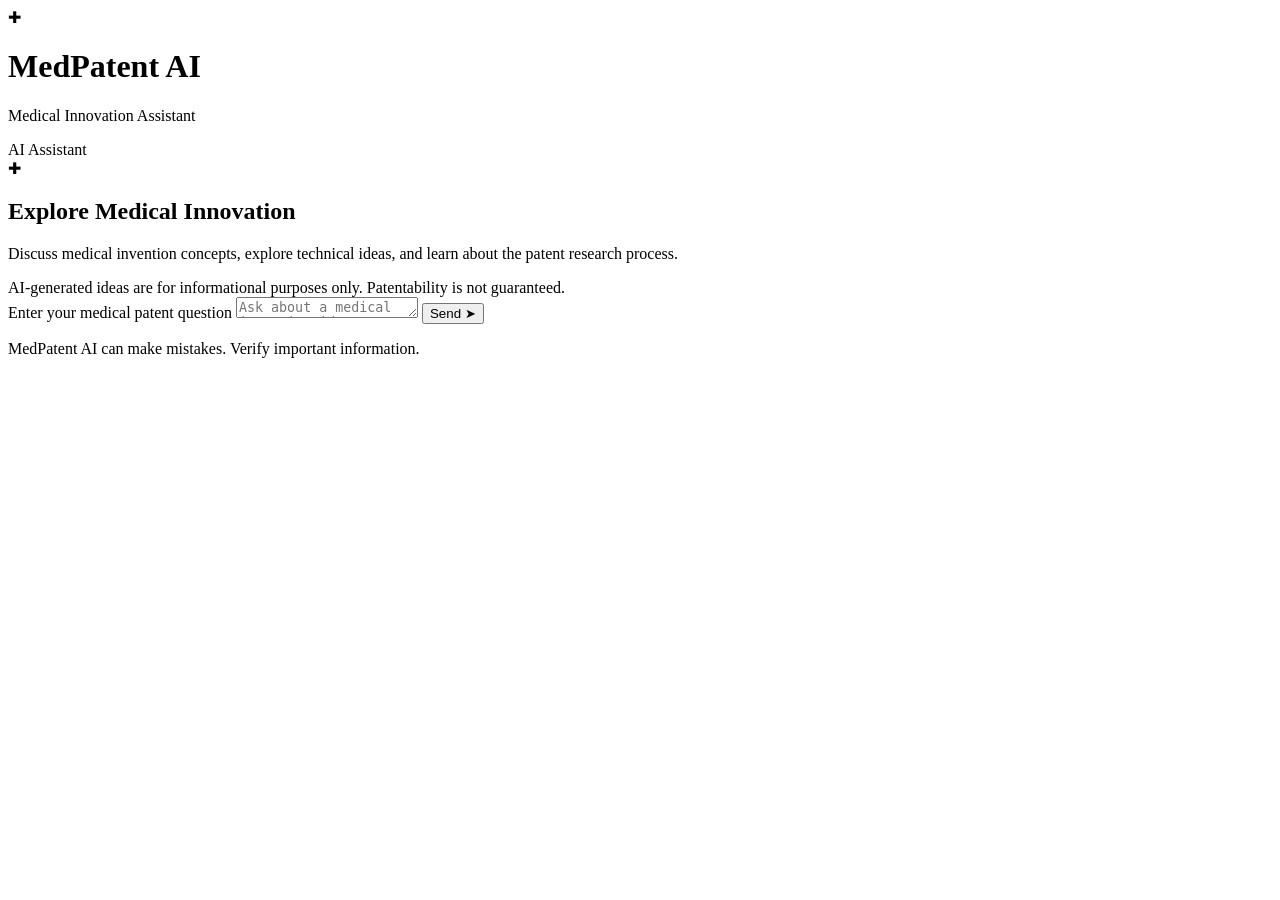
==== templates/index.html @ 720c2c93 "Chatbot" ====
<!DOCTYPE html>
<html lang="en">
<head>
    <meta charset="UTF-8">
    <meta name="viewport" content="width=device-width, initial-scale=1.0">
    <meta name="theme-color" content="#f5f9fc">
    <title>MedPatent AI | Medical Innovation Assistant</title>
    <link rel="stylesheet" href="{{ url_for('static', filename='style.css') }}">
</head>
<body>
    <div class="app-container">

        <header class="header">
            <div class="brand">
                <div class="brand-icon" aria-hidden="true">✚</div>
                <div>
                    <h1>MedPatent AI</h1>
                    <p>Medical Innovation Assistant</p>
                </div>
            </div>
            <div class="status">
                <span class="status-dot"></span>
                AI Assistant
            </div>
        </header>

        <main class="main-content">
            <section class="welcome-section" id="welcome">
                <div class="welcome-icon" aria-hidden="true">✚</div>
                <h2>Explore Medical Innovation</h2>
                <p>
                    Discuss medical invention concepts, explore technical ideas,
                    and learn about the patent research process.
                </p>
            </section>

            <section
                class="chat-area"
                id="chatArea"
                aria-label="Conversation"
                aria-live="polite"
            ></section>

            <div class="disclaimer">
                AI-generated ideas are for informational purposes only.
                Patentability is not guaranteed.
            </div>

            <form class="input-form" id="chatForm">
                <label for="messageInput" class="visually-hidden">
                    Enter your medical patent question
                </label>
                <textarea
                    id="messageInput"
                    name="message"
                    placeholder="Ask about a medical invention idea..."
                    rows="1"
                    maxlength="4000"
                    required
                ></textarea>
                <button type="submit" id="sendButton" aria-label="Send message">
                    <span id="sendLabel">Send</span>
                    <span aria-hidden="true">➤</span>
                </button>
            </form>

            <p class="footer-note">
                MedPatent AI can make mistakes. Verify important information.
            </p>
        </main>
    </div>

    <script>
        const chatForm = document.getElementById("chatForm");
        const messageInput = document.getElementById("messageInput");
        const chatArea = document.getElementById("chatArea");
        const sendButton = document.getElementById("sendButton");
        const sendLabel = document.getElementById("sendLabel");
        const welcome = document.getElementById("welcome");

        function addMessage(text, sender) {
            const message = document.createElement("div");
            message.className = `message ${sender}`;

            const label = document.createElement("div");
            label.className = "message-label";
            label.textContent = sender === "user" ? "You" : "MedPatent AI";

            const content = document.createElement("div");
            content.className = "message-content";
            content.textContent = text;

            message.append(label, content);
            chatArea.appendChild(message);

            chatArea.scrollTop = chatArea.scrollHeight;
            return message;
        }

        chatForm.addEventListener("submit", async (event) => {
            event.preventDefault();

            const message = messageInput.value.trim();
            if (!message || sendButton.disabled) return;

            welcome.hidden = true;
            addMessage(message, "user");

            messageInput.value = "";
            messageInput.style.height = "auto";
            sendButton.disabled = true;
            sendLabel.textContent = "Thinking...";

            const loadingMessage = addMessage(
                "Generating your response...",
                "assistant"
            );

            try {
                const response = await fetch("/chat", {
                    method: "POST",
                    headers: {
                        "Content-Type": "application/json"
                    },
                    body: JSON.stringify({ message })
                });

                const data = await response.json();

                if (!response.ok) {
                    throw new Error(data.error || "Something went wrong.");
                }

                loadingMessage.querySelector(".message-content").textContent =
                    data.answer;
            } catch (error) {
                loadingMessage.querySelector(".message-content").textContent =
                    error.message || "Unable to connect. Please try again.";
            } finally {
                sendButton.disabled = false;
                sendLabel.textContent = "Send";
                messageInput.focus();
                chatArea.scrollTop = chatArea.scrollHeight;
            }
        });

        messageInput.addEventListener("input", () => {
            messageInput.style.height = "auto";
            messageInput.style.height =
                Math.min(messageInput.scrollHeight, 140) + "px";
        });

        messageInput.addEventListener("keydown", (event) => {
            if (event.key === "Enter" && !event.shiftKey) {
                event.preventDefault();
                chatForm.requestSubmit();
            }
        });
    </script>
</body>
</html>
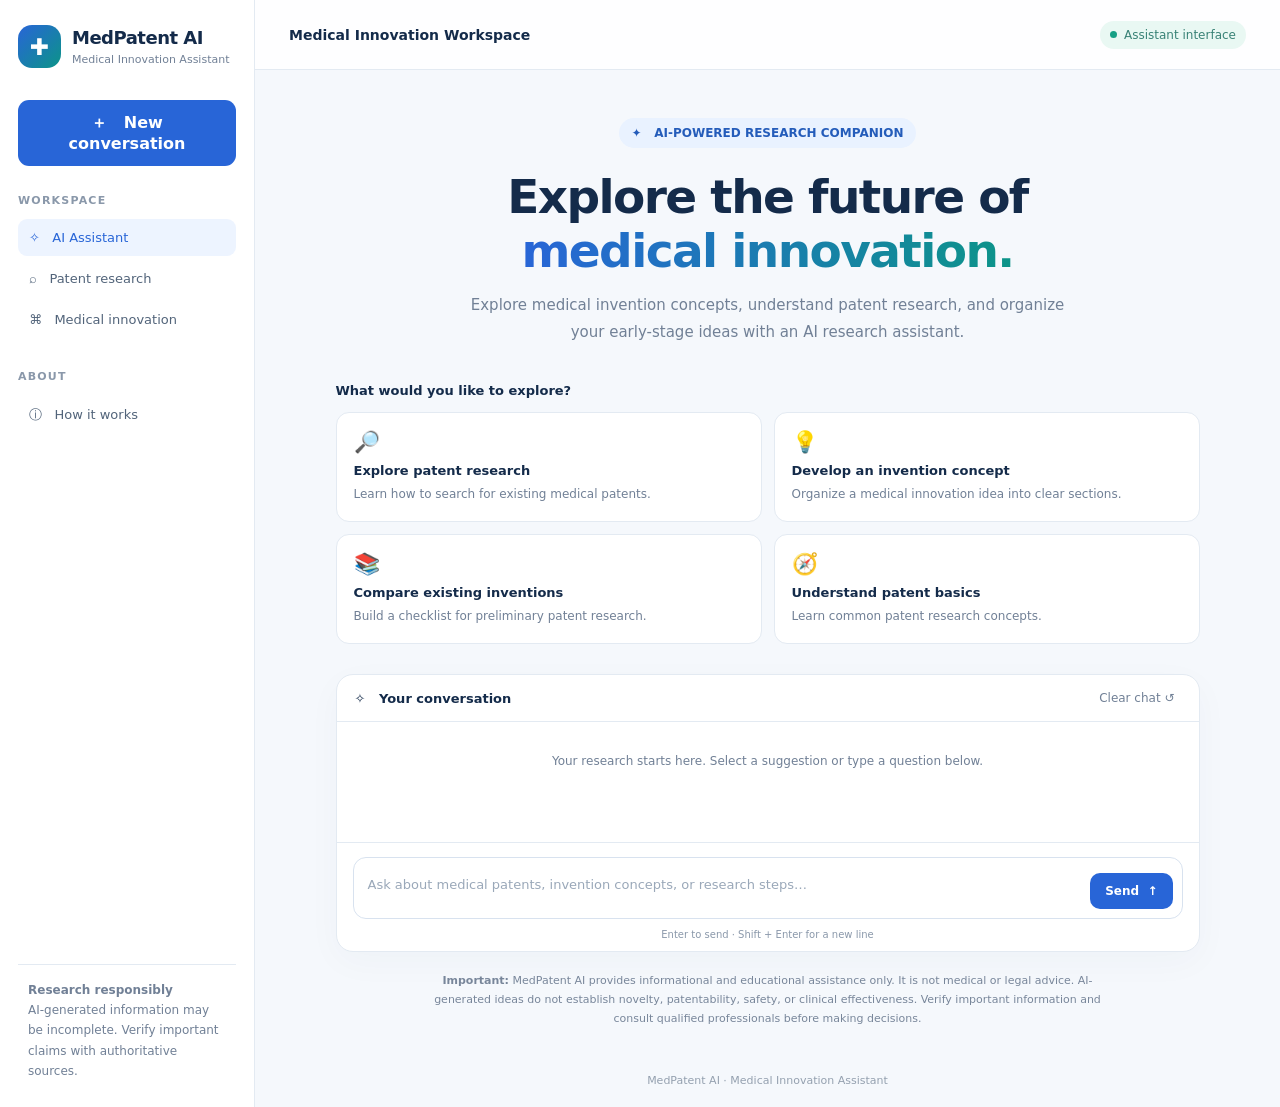
==== commit 05bf589a: "Fix index.html merge conflict and connect UI to live chat API" ====
--- a/templates/index.html
+++ b/templates/index.html
@@ -1,161 +1,554 @@
 <!DOCTYPE html>
 <html lang="en">
 <head>
-    <meta charset="UTF-8">
-    <meta name="viewport" content="width=device-width, initial-scale=1.0">
-    <meta name="theme-color" content="#f5f9fc">
-    <title>MedPatent AI | Medical Innovation Assistant</title>
-    <link rel="stylesheet" href="{{ url_for('static', filename='style.css') }}">
+<meta charset="UTF-8">
+<meta name="viewport" content="width=device-width, initial-scale=1.0">
+<meta name="theme-color" content="#f7fafc">
+<title>MedPatent AI — Medical Innovation Assistant</title>
+<style>
+:root {
+  --navy: #142b4a;
+  --blue: #2865d7;
+  --teal: #0c9488;
+  --bg: #f5f8fc;
+  --muted: #718096;
+  --border: #e3eaf2;
+  --white: #ffffff;
+}
+* { box-sizing: border-box; }
+body {
+  margin: 0;
+  font-family: Inter, ui-sans-serif, system-ui, -apple-system,
+    BlinkMacSystemFont, "Segoe UI", sans-serif;
+  background: var(--bg);
+  color: var(--navy);
+}
+button, textarea { font: inherit; }
+button { cursor: pointer; }
+.app { display: flex; min-height: 100vh; }
+.sidebar {
+  width: 255px;
+  background: #fff;
+  border-right: 1px solid var(--border);
+  padding: 25px 18px;
+  display: flex;
+  flex-direction: column;
+  flex-shrink: 0;
+}
+.brand { display: flex; align-items: center; gap: 11px; }
+.logo {
+  display: grid;
+  place-items: center;
+  width: 43px;
+  height: 43px;
+  color: white;
+  border-radius: 14px;
+  font-size: 23px;
+  background: linear-gradient(135deg, #2865d7, #0c9488);
+}
+.brand h2 { font-size: 18px; margin: 0; letter-spacing: -.5px; }
+.brand small { color: var(--muted); font-size: 11px; }
+.new-chat {
+  margin-top: 32px;
+  border: 0;
+  padding: 13px;
+  border-radius: 11px;
+  color: white;
+  background: var(--blue);
+  font-weight: 650;
+  transition: background 0.2s;
+}
+.new-chat:hover { background: #174fb9; }
+.side-label {
+  margin: 28px 0 12px;
+  font-size: 11px;
+  text-transform: uppercase;
+  letter-spacing: 1.2px;
+  color: #8a98aa;
+  font-weight: 750;
+}
+.side-item {
+  padding: 11px;
+  border-radius: 9px;
+  color: #52647a;
+  font-size: 13px;
+  margin-bottom: 4px;
+}
+.side-item.active { background: #edf4ff; color: var(--blue); }
+.side-bottom {
+  margin-top: auto;
+  padding: 15px 10px 0;
+  border-top: 1px solid var(--border);
+  color: var(--muted);
+  font-size: 12px;
+  line-height: 1.7;
+}
+.main { flex: 1; min-width: 0; }
+.topbar {
+  height: 70px;
+  padding: 0 34px;
+  background: rgba(255,255,255,.9);
+  border-bottom: 1px solid var(--border);
+  display: flex;
+  align-items: center;
+  justify-content: space-between;
+  gap: 12px;
+}
+.top-title { font-size: 14px; font-weight: 700; }
+.status {
+  display: flex;
+  align-items: center;
+  gap: 7px;
+  font-size: 12px;
+  color: #398276;
+  background: #e9f8f3;
+  padding: 7px 10px;
+  border-radius: 20px;
+}
+.dot {
+  height: 7px;
+  width: 7px;
+  border-radius: 50%;
+  background: #16a085;
+}
+.content {
+  width: min(920px, 100%);
+  margin: 0 auto;
+  padding: 48px 28px 25px;
+}
+.hero { text-align: center; }
+.eyebrow {
+  display: inline-flex;
+  gap: 8px;
+  align-items: center;
+  background: #e9f2ff;
+  color: #245cba;
+  border-radius: 30px;
+  padding: 8px 13px;
+  font-size: 12px;
+  font-weight: 700;
+}
+h1 {
+  font-size: clamp(32px, 4vw, 47px);
+  line-height: 1.15;
+  letter-spacing: -1.6px;
+  margin: 22px 0 14px;
+}
+.gradient {
+  background: linear-gradient(90deg, #2865d7, #0c9488);
+  background-clip: text;
+  -webkit-background-clip: text;
+  color: transparent;
+}
+.subtitle {
+  color: var(--muted);
+  max-width: 600px;
+  margin: 0 auto;
+  font-size: 15px;
+  line-height: 1.8;
+}
+.section-title {
+  font-size: 13px;
+  font-weight: 750;
+  margin: 37px 0 14px;
+}
+.prompts {
+  display: grid;
+  grid-template-columns: repeat(2, minmax(0,1fr));
+  gap: 12px;
+}
+.prompt {
+  border: 1px solid var(--border);
+  background: white;
+  border-radius: 13px;
+  padding: 17px;
+  text-align: left;
+  color: var(--navy);
+  transition: .2s;
+}
+.prompt:hover {
+  border-color: #a8c5f7;
+  transform: translateY(-2px);
+  box-shadow: 0 8px 22px #203e6610;
+}
+.prompt-icon { font-size: 21px; }
+.prompt strong { display: block; margin: 9px 0 5px; font-size: 13px; }
+.prompt span:last-child { font-size: 12px; color: var(--muted); line-height: 1.6; }
+.chat {
+  margin-top: 30px;
+  background: white;
+  border: 1px solid var(--border);
+  border-radius: 17px;
+  overflow: hidden;
+  box-shadow: 0 10px 35px #1b355508;
+}
+.chat-head {
+  display: flex;
+  justify-content: space-between;
+  align-items: center;
+  padding: 15px 18px;
+  border-bottom: 1px solid var(--border);
+}
+.chat-head strong { font-size: 13px; }
+.clear {
+  border: 0;
+  background: transparent;
+  color: var(--muted);
+  font-size: 12px;
+}
+.clear:hover { color: var(--navy); }
+.messages {
+  padding: 20px;
+  display: flex;
+  flex-direction: column;
+  gap: 18px;
+  min-height: 120px;
+  max-height: 460px;
+  overflow-y: auto;
+}
+.welcome-note {
+  text-align: center;
+  color: var(--muted);
+  font-size: 12px;
+  padding: 12px;
+}
+.message { display: flex; gap: 10px; align-items: flex-start; }
+.avatar {
+  width: 32px;
+  height: 32px;
+  display: grid;
+  place-items: center;
+  flex-shrink: 0;
+  border-radius: 10px;
+  background: #e8f1ff;
+}
+.message.user { flex-direction: row-reverse; }
+.message.user .avatar { background: #dff5ef; }
+.bubble {
+  max-width: 85%;
+  padding: 12px 15px;
+  border-radius: 4px 13px 13px 13px;
+  background: #f3f6fb;
+  font-size: 13px;
+  line-height: 1.75;
+  overflow-wrap: anywhere;
+  white-space: pre-wrap;
+}
+.message.user .bubble {
+  background: #e9f2ff;
+  border-radius: 13px 4px 13px 13px;
+}
+.bubble p { margin: 0 0 8px; }
+.bubble p:last-child { margin-bottom: 0; }
+.composer { padding: 14px 16px 8px; border-top: 1px solid var(--border); }
+.input-wrap {
+  display: flex;
+  gap: 10px;
+  align-items: flex-end;
+  border: 1px solid #d8e2ef;
+  padding: 9px;
+  border-radius: 13px;
+  background: white;
+}
+.input-wrap:focus-within {
+  border-color: #8ab0f6;
+  box-shadow: 0 0 0 3px #2865d711;
+}
+textarea {
+  flex: 1;
+  resize: none;
+  border: 0;
+  outline: none;
+  min-height: 42px;
+  max-height: 130px;
+  padding: 10px 5px;
+  color: var(--navy);
+  background: transparent;
+  font-size: 13px;
+}
+textarea::placeholder { color: #9aa8b9; }
+.send {
+  border: 0;
+  color: white;
+  background: var(--blue);
+  border-radius: 10px;
+  padding: 11px 15px;
+  font-size: 12px;
+  font-weight: 700;
+  transition: background 0.2s;
+}
+.send:hover { background: #174fb9; }
+.send:disabled { opacity: .6; cursor: wait; }
+.input-help {
+  text-align: center;
+  font-size: 10px;
+  color: #8a98aa;
+  padding: 10px 0 3px;
+}
+.disclaimer {
+  margin: 20px auto 0;
+  max-width: 690px;
+  color: #78869a;
+  font-size: 11px;
+  line-height: 1.7;
+  text-align: center;
+}
+.footer {
+  text-align: center;
+  padding: 20px;
+  font-size: 11px;
+  color: #94a0af;
+}
+.mobile-brand { display: none; }
+@media (max-width: 760px) {
+  .sidebar { display: none; }
+  .topbar { height: 60px; padding: 0 17px; }
+  .content { padding: 34px 15px 18px; }
+  h1 { letter-spacing: -1px; }
+  .subtitle { font-size: 14px; }
+  .prompts { grid-template-columns: 1fr; }
+  .prompt { padding: 14px; }
+  .section-title { margin-top: 28px; }
+  .messages { padding: 15px; }
+  .bubble { max-width: 90%; }
+  .status { font-size: 10px; }
+}
+</style>
 </head>
 <body>
-    <div class="app-container">
-
-        <header class="header">
-            <div class="brand">
-                <div class="brand-icon" aria-hidden="true">✚</div>
-                <div>
-                    <h1>MedPatent AI</h1>
-                    <p>Medical Innovation Assistant</p>
-                </div>
-            </div>
-            <div class="status">
-                <span class="status-dot"></span>
-                AI Assistant
-            </div>
-        </header>
-
-        <main class="main-content">
-            <section class="welcome-section" id="welcome">
-                <div class="welcome-icon" aria-hidden="true">✚</div>
-                <h2>Explore Medical Innovation</h2>
-                <p>
-                    Discuss medical invention concepts, explore technical ideas,
-                    and learn about the patent research process.
-                </p>
-            </section>
-
-            <section
-                class="chat-area"
-                id="chatArea"
-                aria-label="Conversation"
-                aria-live="polite"
-            ></section>
-
-            <div class="disclaimer">
-                AI-generated ideas are for informational purposes only.
-                Patentability is not guaranteed.
-            </div>
-
-            <form class="input-form" id="chatForm">
-                <label for="messageInput" class="visually-hidden">
-                    Enter your medical patent question
-                </label>
-                <textarea
-                    id="messageInput"
-                    name="message"
-                    placeholder="Ask about a medical invention idea..."
-                    rows="1"
-                    maxlength="4000"
-                    required
-                ></textarea>
-                <button type="submit" id="sendButton" aria-label="Send message">
-                    <span id="sendLabel">Send</span>
-                    <span aria-hidden="true">➤</span>
-                </button>
-            </form>
-
-            <p class="footer-note">
-                MedPatent AI can make mistakes. Verify important information.
-            </p>
-        </main>
+<div class="app">
+  <aside class="sidebar">
+    <div class="brand">
+      <div class="logo">✚</div>
+      <div>
+        <h2>MedPatent AI</h2>
+        <small>Medical Innovation Assistant</small>
+      </div>
     </div>
-
-    <script>
-        const chatForm = document.getElementById("chatForm");
-        const messageInput = document.getElementById("messageInput");
-        const chatArea = document.getElementById("chatArea");
-        const sendButton = document.getElementById("sendButton");
-        const sendLabel = document.getElementById("sendLabel");
-        const welcome = document.getElementById("welcome");
-
-        function addMessage(text, sender) {
-            const message = document.createElement("div");
-            message.className = `message ${sender}`;
-
-            const label = document.createElement("div");
-            label.className = "message-label";
-            label.textContent = sender === "user" ? "You" : "MedPatent AI";
-
-            const content = document.createElement("div");
-            content.className = "message-content";
-            content.textContent = text;
-
-            message.append(label, content);
-            chatArea.appendChild(message);
-
-            chatArea.scrollTop = chatArea.scrollHeight;
-            return message;
-        }
-
-        chatForm.addEventListener("submit", async (event) => {
-            event.preventDefault();
-
-            const message = messageInput.value.trim();
-            if (!message || sendButton.disabled) return;
-
-            welcome.hidden = true;
-            addMessage(message, "user");
-
-            messageInput.value = "";
-            messageInput.style.height = "auto";
-            sendButton.disabled = true;
-            sendLabel.textContent = "Thinking...";
-
-            const loadingMessage = addMessage(
-                "Generating your response...",
-                "assistant"
-            );
-
-            try {
-                const response = await fetch("/chat", {
-                    method: "POST",
-                    headers: {
-                        "Content-Type": "application/json"
-                    },
-                    body: JSON.stringify({ message })
-                });
-
-                const data = await response.json();
-
-                if (!response.ok) {
-                    throw new Error(data.error || "Something went wrong.");
-                }
-
-                loadingMessage.querySelector(".message-content").textContent =
-                    data.answer;
-            } catch (error) {
-                loadingMessage.querySelector(".message-content").textContent =
-                    error.message || "Unable to connect. Please try again.";
-            } finally {
-                sendButton.disabled = false;
-                sendLabel.textContent = "Send";
-                messageInput.focus();
-                chatArea.scrollTop = chatArea.scrollHeight;
-            }
-        });
-
-        messageInput.addEventListener("input", () => {
-            messageInput.style.height = "auto";
-            messageInput.style.height =
-                Math.min(messageInput.scrollHeight, 140) + "px";
-        });
-
-        messageInput.addEventListener("keydown", (event) => {
-            if (event.key === "Enter" && !event.shiftKey) {
-                event.preventDefault();
-                chatForm.requestSubmit();
-            }
-        });
-    </script>
+    <button class="new-chat" id="newChat">＋ &nbsp; New conversation</button>
+    <div class="side-label">Workspace</div>
+    <div class="side-item active">✧ &nbsp; AI Assistant</div>
+    <div class="side-item">⌕ &nbsp; Patent research</div>
+    <div class="side-item">⌘ &nbsp; Medical innovation</div>
+    <div class="side-label">About</div>
+    <div class="side-item">ⓘ &nbsp; How it works</div>
+    <div class="side-bottom">
+      <strong>Research responsibly</strong><br>
+      AI-generated information may be incomplete. Verify important claims with authoritative sources.
+    </div>
+  </aside>
+
+  <main class="main">
+    <header class="topbar">
+      <div class="mobile-brand">✚ &nbsp; <strong>MedPatent AI</strong></div>
+      <div class="top-title">Medical Innovation Workspace</div>
+      <div class="status"><span class="dot"></span> Assistant interface</div>
+    </header>
+
+    <div class="content">
+      <section class="hero" id="hero">
+        <div class="eyebrow">✦ &nbsp; AI-POWERED RESEARCH COMPANION</div>
+        <h1>Explore the future of<br><span class="gradient">medical innovation.</span></h1>
+        <p class="subtitle">
+          Explore medical invention concepts, understand patent research,
+          and organize your early-stage ideas with an AI research assistant.
+        </p>
+      </section>
+
+      <div class="section-title" id="promptTitle">What would you like to explore?</div>
+      <section class="prompts" id="prompts">
+        <button class="prompt" data-prompt="Explain the steps involved in researching an existing medical patent.">
+          <span class="prompt-icon">🔎</span>
+          <strong>Explore patent research</strong>
+          <span>Learn how to search for existing medical patents.</span>
+        </button>
+        <button class="prompt" data-prompt="Help me structure a concept for a medical innovation, including its problem, intended users, and potential benefits.">
+          <span class="prompt-icon">💡</span>
+          <strong>Develop an invention concept</strong>
+          <span>Organize a medical innovation idea into clear sections.</span>
+        </button>
+        <button class="prompt" data-prompt="What information should I collect before comparing my medical invention idea with existing patents?">
+          <span class="prompt-icon">📚</span>
+          <strong>Compare existing inventions</strong>
+          <span>Build a checklist for preliminary patent research.</span>
+        </button>
+        <button class="prompt" data-prompt="Explain the difference between patent novelty, inventive step, and patentability in simple language.">
+          <span class="prompt-icon">🧭</span>
+          <strong>Understand patent basics</strong>
+          <span>Learn common patent research concepts.</span>
+        </button>
+      </section>
+
+      <section class="chat" aria-label="AI assistant chat">
+        <div class="chat-head">
+          <strong>✧ &nbsp; Your conversation</strong>
+          <button class="clear" id="clearChat">Clear chat ↺</button>
+        </div>
+        <div class="messages" id="messages" aria-live="polite">
+          <div class="welcome-note" id="welcome">
+            Your research starts here. Select a suggestion or type a question below.
+          </div>
+        </div>
+        <form class="composer" id="chatForm">
+          <div class="input-wrap">
+            <textarea id="question" rows="1" maxlength="3000"
+              placeholder="Ask about medical patents, invention concepts, or research steps…"
+              aria-label="Enter your medical patent question"></textarea>
+            <button class="send" id="send" type="submit">Send&nbsp; ↑</button>
+          </div>
+          <div class="input-help">Enter to send · Shift + Enter for a new line</div>
+        </form>
+      </section>
+
+      <p class="disclaimer">
+        <strong>Important:</strong> MedPatent AI provides informational and educational
+        assistance only. It is not medical or legal advice. AI-generated ideas do not
+        establish novelty, patentability, safety, or clinical effectiveness. Verify
+        important information and consult qualified professionals before making decisions.
+      </p>
+    </div>
+    <footer class="footer">MedPatent AI · Medical Innovation Assistant</footer>
+  </main>
+</div>
+
+<script>
+// =========================================================================
+// BACKEND CONFIGURATION:
+// When deployed on GitHub Pages, replace the URL below with your Render URL:
+// Example: const RENDER_BACKEND_URL = "https://medpatent-ai.onrender.com";
+// =========================================================================
+const RENDER_BACKEND_URL = "https://YOUR-RENDER-APP-NAME.onrender.com";
+
+const isLocal = window.location.hostname === "localhost" || 
+                window.location.hostname === "127.0.0.1";
+const BACKEND_URL = isLocal ? "" : RENDER_BACKEND_URL.replace(/\/+$/, "");
+
+const messages = document.getElementById("messages");
+const question = document.getElementById("question");
+const form = document.getElementById("chatForm");
+const send = document.getElementById("send");
+const prompts = document.getElementById("prompts");
+const hero = document.getElementById("hero");
+const promptTitle = document.getElementById("promptTitle");
+
+function scrollChat() {
+  messages.scrollTop = messages.scrollHeight;
+}
+
+function addMessage(text, role) {
+  const welcome = document.getElementById("welcome");
+  if (welcome) welcome.remove();
+
+  const row = document.createElement("div");
+  row.className = "message " + role;
+
+  const avatar = document.createElement("div");
+  avatar.className = "avatar";
+  avatar.textContent = role === "user" ? "👤" : "✚";
+
+  const bubble = document.createElement("div");
+  bubble.className = "bubble";
+  bubble.textContent = text;
+
+  row.append(avatar, bubble);
+  messages.appendChild(row);
+  scrollChat();
+  return row;
+}
+
+async function ask(text) {
+  const value = text.trim();
+  if (!value || send.disabled) return;
+
+  addMessage(value, "user");
+  question.value = "";
+  question.style.height = "auto";
+  hero.style.display = "none";
+  prompts.style.display = "none";
+  promptTitle.style.display = "none";
+
+  send.disabled = true;
+  send.textContent = "Thinking…";
+
+  const typing = addMessage(
+    "Generating your response... (Note: Free tier backends on Render may take ~30-50s to wake up on first request)",
+    "assistant"
+  );
+
+  try {
+    if (!isLocal && BACKEND_URL.includes("YOUR-RENDER-APP-NAME")) {
+      throw new Error("Please configure your Render backend URL in index.html (line 420).");
+    }
+
+    const endpoint = BACKEND_URL ? `${BACKEND_URL}/chat` : "/chat";
+    const response = await fetch(endpoint, {
+      method: "POST",
+      headers: {
+        "Content-Type": "application/json"
+      },
+      body: JSON.stringify({ message: value })
+    });
+
+    const data = await response.json();
+
+    if (!response.ok) {
+      throw new Error(data.error || "Failed to get response from server.");
+    }
+
+    typing.querySelector(".bubble").textContent = data.answer || "No response received.";
+  } catch (error) {
+    typing.querySelector(".bubble").textContent = 
+      error.message || "Unable to connect to the backend server. Please try again.";
+  } finally {
+    send.disabled = false;
+    send.textContent = "Send ↑";
+    question.focus();
+    scrollChat();
+  }
+}
+
+form.addEventListener("submit", event => {
+  event.preventDefault();
+  ask(question.value);
+});
+
+question.addEventListener("input", () => {
+  question.style.height = "auto";
+  question.style.height = Math.min(question.scrollHeight, 130) + "px";
+});
+
+question.addEventListener("keydown", event => {
+  if (event.key === "Enter" && !event.shiftKey) {
+    event.preventDefault();
+    form.requestSubmit();
+  }
+});
+
+document.querySelectorAll("[data-prompt]").forEach(button => {
+  button.addEventListener("click", () => ask(button.dataset.prompt));
+});
+
+function resetChat() {
+  messages.replaceChildren();
+  const welcome = document.createElement("div");
+  welcome.id = "welcome";
+  welcome.className = "welcome-note";
+  welcome.textContent = "Your research starts here. Select a suggestion or type a question below.";
+  messages.appendChild(welcome);
+
+  hero.style.display = "";
+  prompts.style.display = "";
+  promptTitle.style.display = "";
+  question.value = "";
+  send.disabled = false;
+  send.textContent = "Send ↑";
+}
+
+document.getElementById("clearChat").addEventListener("click", resetChat);
+document.getElementById("newChat").addEventListener("click", () => {
+  resetChat();
+  question.focus();
+});
+</script>
 </body>
 </html>
